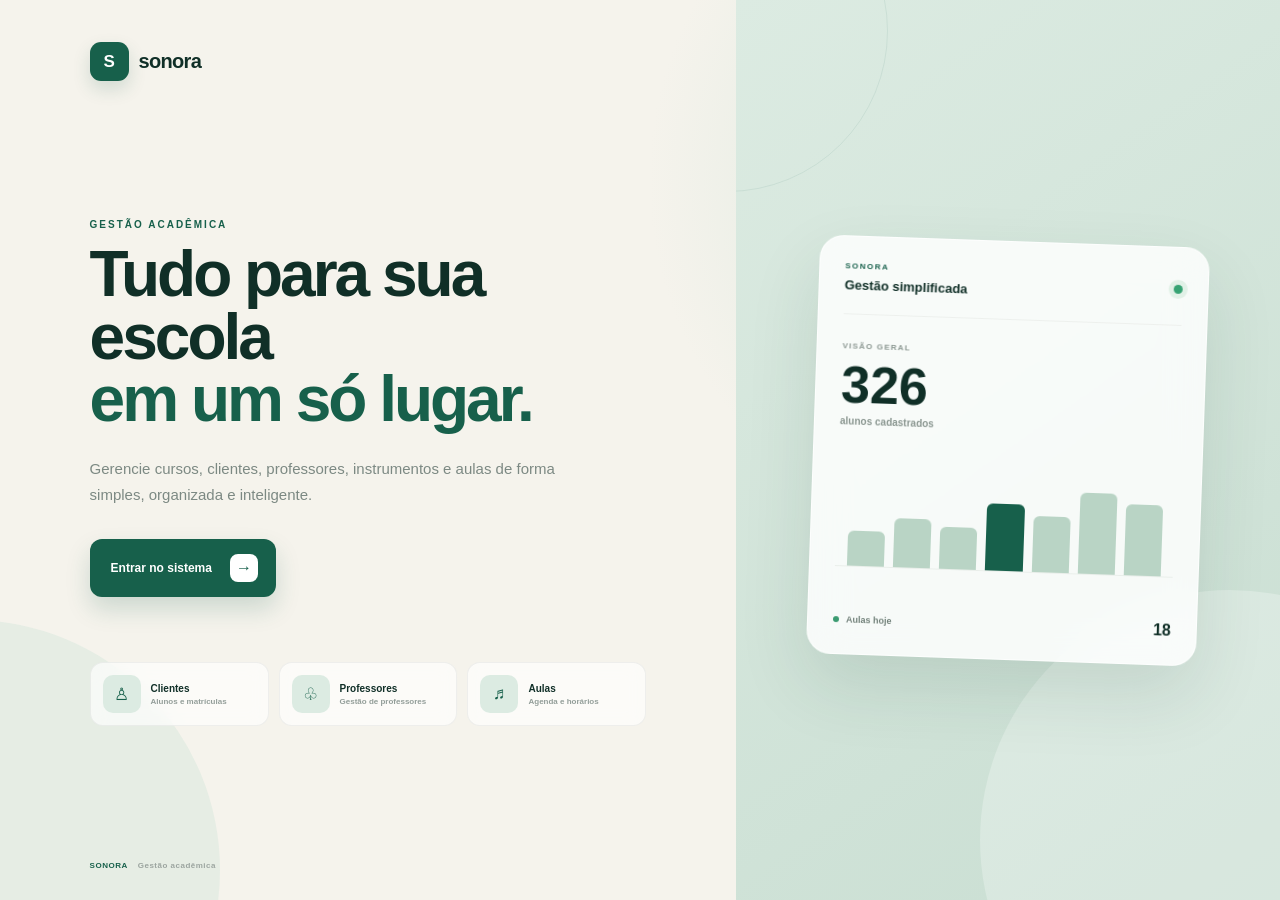
==== front-end/index.html @ b2417a1a "adicionado tela inicial" ====
<!DOCTYPE html>
<html lang="pt-BR">
<head>
    <meta charset="UTF-8">
    <meta name="viewport" content="width=device-width, initial-scale=1.0">

    <meta
        name="description"
        content="Sonora — Sistema de gestão acadêmica."
    >

    <title>Sonora — Gestão Acadêmica</title>

    <link rel="stylesheet" href="assets/css/style.css">
</head>

<body>

    <main class="landing">

        <!-- FUNDO DECORATIVO -->
        <div class="background-shape shape-one"></div>
        <div class="background-shape shape-two"></div>

        <!-- CONTEÚDO -->
        <section class="hero">

            <!-- LOGO -->
            <div class="brand">
                <span class="brand-mark">S</span>

                <span class="brand-name">
                    sonora
                </span>
            </div>

            <!-- TEXTO -->
            <div class="hero-content">

                <p class="eyebrow">
                    GESTÃO ACADÊMICA
                </p>

                <h1>
                    Tudo para sua escola
                    <span>em um só lugar.</span>
                </h1>

                <p class="hero-description">
                    Gerencie cursos, clientes, professores,
                    instrumentos e aulas de forma simples,
                    organizada e inteligente.
                </p>

                <a
                    href="cursos.html"
                    class="enter-button"
                >
                    <span>
                        Entrar no sistema
                    </span>

                    <b>
                        →
                    </b>
                </a>

            </div>

            <!-- CARDS -->
            <div class="features">

                <div class="feature-card">

                    <div class="feature-icon">
                        ♙
                    </div>

                    <div>
                        <strong>
                            Clientes
                        </strong>

                        <small>
                            Alunos e matrículas
                        </small>
                    </div>

                </div>


                <div class="feature-card">

                    <div class="feature-icon">
                        ♧
                    </div>

                    <div>
                        <strong>
                            Professores
                        </strong>

                        <small>
                            Gestão de professores
                        </small>
                    </div>

                </div>


                <div class="feature-card">

                    <div class="feature-icon">
                        ♬
                    </div>

                    <div>
                        <strong>
                            Aulas
                        </strong>

                        <small>
                            Agenda e horários
                        </small>
                    </div>

                </div>

            </div>

            <!-- RODAPÉ -->
            <footer>

                <span>
                    SONORA
                </span>

                <span>
                    Gestão acadêmica
                </span>

            </footer>

        </section>


        <!-- PAINEL VISUAL -->
        <section class="visual">

            <div class="visual-card">

                <div class="visual-header">

                    <div>
                        <span>
                            SONORA
                        </span>

                        <strong>
                            Gestão simplificada
                        </strong>
                    </div>

                    <div class="status-dot"></div>

                </div>


                <div class="visual-content">

                    <div class="visual-label">
                        VISÃO GERAL
                    </div>

                    <div class="visual-number">
                        326
                    </div>

                    <div class="visual-text">
                        alunos cadastrados
                    </div>


                    <div class="mini-chart">

                        <div style="height: 35%;"></div>
                        <div style="height: 50%;"></div>
                        <div style="height: 42%;"></div>
                        <div style="height: 68%;"></div>
                        <div style="height: 57%;"></div>
                        <div style="height: 82%;"></div>
                        <div style="height: 72%;"></div>

                    </div>

                </div>


                <div class="visual-bottom">

                    <div>
                        <span></span>
                        Aulas hoje
                    </div>

                    <strong>
                        18
                    </strong>

                </div>

            </div>

        </section>

    </main>

</body>
</html>
---- front-end/assets/css/style.css ----
/* =========================================================
   SONORA — TELA INICIAL
========================================================= */

* {
    margin: 0;
    padding: 0;
    box-sizing: border-box;
}

:root {
    --green-dark: #102f27;
    --green: #17604b;
    --green-light: #dcebe2;

    --cream: #f5f3ec;
    --cream-dark: #ebe8dc;

    --text: #19352c;
    --muted: #7c8983;

    --white: #ffffff;
}

body {
    min-height: 100vh;

    font-family:
        "DM Sans",
        Arial,
        sans-serif;

    color: var(--text);

    background:
        radial-gradient(
            circle at 80% 20%,
            rgba(210, 229, 218, 0.8),
            transparent 30%
        ),
        var(--cream);

    overflow-x: hidden;
}


/* =========================================================
   CONTAINER
========================================================= */

.landing {
    position: relative;

    min-height: 100vh;

    display: grid;

    grid-template-columns:
        minmax(0, 1.15fr)
        minmax(400px, 0.85fr);

    overflow: hidden;
}


/* =========================================================
   DECORAÇÃO
========================================================= */

.background-shape {
    position: absolute;

    border-radius: 50%;

    pointer-events: none;
}

.shape-one {
    width: 500px;
    height: 500px;

    left: -280px;
    bottom: -220px;

    background: #dce9df;

    opacity: 0.6;
}

.shape-two {
    width: 280px;
    height: 280px;

    right: 20%;
    top: -150px;

    border: 1px solid rgba(23, 96, 75, 0.08);
}


/* =========================================================
   HERO
========================================================= */

.hero {
    position: relative;
    z-index: 2;

    display: flex;
    flex-direction: column;

    justify-content: center;

    padding:
        70px
        clamp(40px, 7vw, 110px);

    min-height: 100vh;
}


/* =========================================================
   LOGO
========================================================= */

.brand {
    position: absolute;

    top: 42px;
    left: clamp(40px, 7vw, 110px);

    display: flex;
    align-items: center;

    gap: 10px;
}

.brand-mark {
    width: 39px;
    height: 39px;

    display: flex;
    align-items: center;
    justify-content: center;

    border-radius: 11px;

    color: #fff;

    background: var(--green);

    font-size: 17px;
    font-weight: 900;

    box-shadow:
        0 8px 18px rgba(23, 96, 75, 0.16);
}

.brand-name {
    color: var(--green-dark);

    font-size: 20px;
    font-weight: 800;

    letter-spacing: -0.7px;
}


/* =========================================================
   CONTEÚDO
========================================================= */

.hero-content {
    max-width: 650px;

    margin-top: 45px;
}

.eyebrow {
    margin-bottom: 13px;

    color: var(--green);

    font-size: 10px;
    font-weight: 900;

    letter-spacing: 2px;
}

h1 {
    max-width: 620px;

    color: var(--green-dark);

    font-size:
        clamp(45px, 5vw, 76px);

    font-weight: 900;

    line-height: 0.98;

    letter-spacing: -3px;
}

h1 span {
    display: block;

    color: var(--green);
}

.hero-description {
    max-width: 500px;

    margin-top: 25px;

    color: var(--muted);

    font-size: 15px;
    font-weight: 500;

    line-height: 1.7;
}


/* =========================================================
   BOTÃO
========================================================= */

.enter-button {
    width: fit-content;

    display: flex;
    align-items: center;

    gap: 18px;

    margin-top: 32px;

    padding: 15px 18px 15px 21px;

    border-radius: 12px;

    color: #fff;

    background: var(--green);

    text-decoration: none;

    font-size: 12px;
    font-weight: 800;

    box-shadow:
        0 12px 25px rgba(23, 96, 75, 0.18);

    transition:
        transform 0.2s ease,
        box-shadow 0.2s ease,
        background 0.2s ease;
}

.enter-button b {
    width: 28px;
    height: 28px;

    display: flex;
    align-items: center;
    justify-content: center;

    border-radius: 8px;

    color: var(--green);

    background: #fff;

    font-size: 16px;

    transition:
        transform 0.2s ease;
}

.enter-button:hover {
    transform: translateY(-3px);

    background: #124f3e;

    box-shadow:
        0 16px 30px rgba(23, 96, 75, 0.22);
}

.enter-button:hover b {
    transform: translateX(3px);
}


/* =========================================================
   FEATURES
========================================================= */

.features {
    display: grid;

    grid-template-columns:
        repeat(3, minmax(0, 1fr));

    gap: 10px;

    max-width: 650px;

    margin-top: 65px;
}

.feature-card {
    display: flex;
    align-items: center;

    gap: 10px;

    padding: 12px;

    border:
        1px solid rgba(25, 42, 35, 0.06);

    border-radius: 13px;

    background:
        rgba(255, 255, 255, 0.65);

    backdrop-filter: blur(10px);

    transition:
        transform 0.2s ease,
        background 0.2s ease;
}

.feature-card:hover {
    transform: translateY(-3px);

    background: #fff;
}

.feature-icon {
    width: 38px;
    height: 38px;

    flex: 0 0 auto;

    display: flex;
    align-items: center;
    justify-content: center;

    border-radius: 10px;

    color: var(--green);

    background: var(--green-light);

    font-size: 17px;
}

.feature-card strong {
    display: block;

    color: var(--green-dark);

    font-size: 10px;
    font-weight: 900;
}

.feature-card small {
    display: block;

    margin-top: 3px;

    color: #929d98;

    font-size: 8px;
    font-weight: 600;
}


/* =========================================================
   RODAPÉ
========================================================= */

footer {
    position: absolute;

    bottom: 30px;

    left: clamp(40px, 7vw, 110px);

    display: flex;

    gap: 10px;

    color: #9ba49f;

    font-size: 8px;
    font-weight: 700;

    letter-spacing: 0.5px;
}

footer span:first-child {
    color: var(--green);
}


/* =========================================================
   PAINEL VISUAL
========================================================= */

.visual {
    position: relative;

    min-height: 100vh;

    display: flex;
    align-items: center;
    justify-content: center;

    padding: 50px;

    background:
        linear-gradient(
            145deg,
            #dcebe2,
            #c9ded2
        );

    overflow: hidden;
}

.visual::before {
    content: "";

    position: absolute;

    width: 500px;
    height: 500px;

    border-radius: 50%;

    right: -200px;
    bottom: -190px;

    background: rgba(255, 255, 255, 0.25);
}

.visual::after {
    content: "";

    position: absolute;

    width: 320px;
    height: 320px;

    border-radius: 50%;

    left: -170px;
    top: -130px;

    border:
        1px solid rgba(23, 96, 75, 0.08);
}


/* =========================================================
   CARD VISUAL
========================================================= */

.visual-card {
    position: relative;
    z-index: 2;

    width: min(390px, 100%);

    padding: 25px;

    border:
        1px solid rgba(255, 255, 255, 0.7);

    border-radius: 24px;

    background:
        rgba(255, 255, 255, 0.82);

    backdrop-filter: blur(20px);

    box-shadow:
        0 30px 70px rgba(23, 65, 50, 0.12);

    transform: rotate(2deg);

    transition:
        transform 0.3s ease;
}

.visual-card:hover {
    transform:
        rotate(0deg)
        translateY(-5px);
}


/* =========================================================
   CABEÇALHO CARD
========================================================= */

.visual-header {
    display: flex;
    align-items: center;
    justify-content: space-between;

    padding-bottom: 20px;

    border-bottom:
        1px solid #edf0ed;
}

.visual-header span {
    display: block;

    margin-bottom: 5px;

    color: var(--green);

    font-size: 8px;
    font-weight: 900;

    letter-spacing: 1.5px;
}

.visual-header strong {
    color: var(--green-dark);

    font-size: 13px;
    font-weight: 900;
}

.status-dot {
    width: 9px;
    height: 9px;

    border-radius: 50%;

    background: #36a373;

    box-shadow:
        0 0 0 5px #e1f1e7;
}


/* =========================================================
   CONTEÚDO CARD
========================================================= */

.visual-content {
    padding: 27px 0;
}

.visual-label {
    margin-bottom: 8px;

    color: #89958f;

    font-size: 8px;
    font-weight: 900;

    letter-spacing: 1.2px;
}

.visual-number {
    color: var(--green-dark);

    font-size: 52px;
    font-weight: 900;

    line-height: 1;
}

.visual-text {
    margin-top: 5px;

    color: #8a9690;

    font-size: 10px;
    font-weight: 600;
}


/* =========================================================
   GRÁFICO
========================================================= */

.mini-chart {
    height: 115px;

    display: flex;
    align-items: flex-end;

    gap: 9px;

    margin-top: 25px;

    padding:
        15px 12px 0;

    border-bottom:
        1px solid #e9eeea;
}

.mini-chart div {
    flex: 1;

    border-radius:
        6px 6px 0 0;

    background:
        #b9d4c5;

    transition:
        height 0.3s ease;
}

.mini-chart div:nth-child(4) {
    background: var(--green);
}


/* =========================================================
   RODAPÉ CARD
========================================================= */

.visual-bottom {
    display: flex;
    align-items: center;
    justify-content: space-between;

    padding-top: 17px;
}

.visual-bottom div {
    display: flex;
    align-items: center;

    gap: 7px;

    color: #718079;

    font-size: 9px;
    font-weight: 700;
}

.visual-bottom div span {
    width: 6px;
    height: 6px;

    border-radius: 50%;

    background: #3b9b71;
}

.visual-bottom strong {
    color: var(--green-dark);

    font-size: 16px;
    font-weight: 900;
}


/* =========================================================
   RESPONSIVO
========================================================= */

@media (max-width: 1000px) {

    .landing {
        grid-template-columns: 1fr;
    }

    .hero {
        min-height: auto;

        padding:
            120px
            50px
            100px;
    }

    .brand {
        left: 50px;
    }

    .visual {
        min-height: 550px;

        padding: 70px 30px;
    }

    footer {
        left: 50px;
    }
}


@media (max-width: 650px) {

    .hero {
        padding:
            105px
            25px
            80px;
    }

    .brand {
        top: 30px;
        left: 25px;
    }

    h1 {
        font-size: 46px;

        letter-spacing: -2px;
    }

    .hero-description {
        font-size: 13px;
    }

    .features {
        grid-template-columns: 1fr;

        margin-top: 45px;
    }

    .feature-card {
        min-height: 60px;
    }

    footer {
        left: 25px;
        bottom: 25px;
    }

    .visual {
        min-height: 470px;

        padding: 45px 20px;
    }

    .visual-card {
        width: 100%;

        padding: 20px;
    }
}


@media (max-width: 400px) {

    h1 {
        font-size: 40px;
    }

    .enter-button {
        width: 100%;

        justify-content: space-between;
    }
}
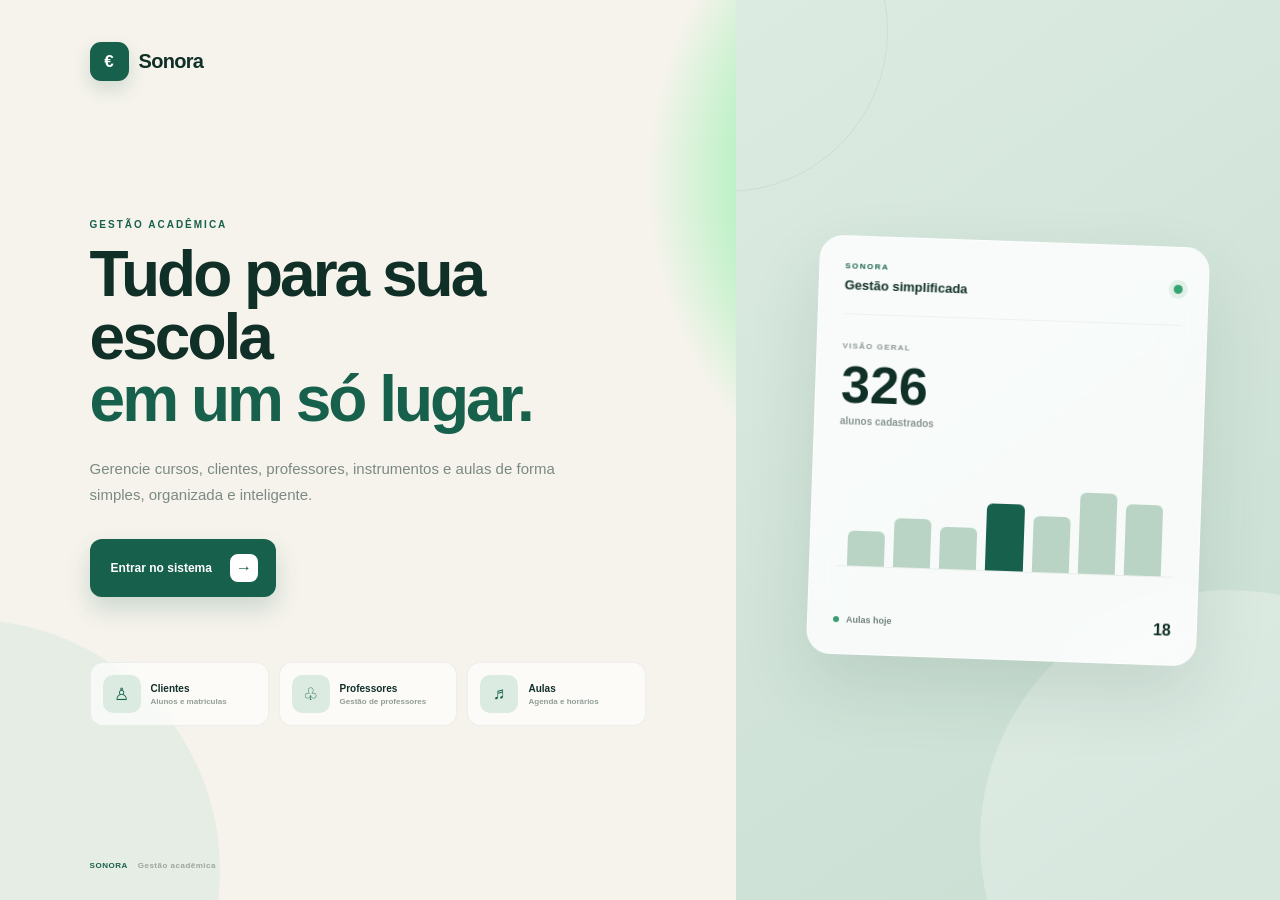
==== commit 3e5cd95d: "fix: front ajustes" ====
--- a/front-end/index.html
+++ b/front-end/index.html
@@ -4,6 +4,7 @@
     <meta charset="UTF-8">
     <meta name="viewport" content="width=device-width, initial-scale=1.0">
 
+
     <meta
         name="description"
         content="Sonora — Sistema de gestão acadêmica."
@@ -27,10 +28,10 @@
 
             <!-- LOGO -->
             <div class="brand">
-                <span class="brand-mark">S</span>
+                <span class="brand-mark">€</span>
 
                 <span class="brand-name">
-                    sonora
+                    Sonora
                 </span>
             </div>
 
--- a/front-end/assets/css/style.css
+++ b/front-end/assets/css/style.css
@@ -35,7 +35,7 @@
     background:
         radial-gradient(
             circle at 80% 20%,
-            rgba(210, 229, 218, 0.8),
+            #03ec49,
             transparent 30%
         ),
         var(--cream);
